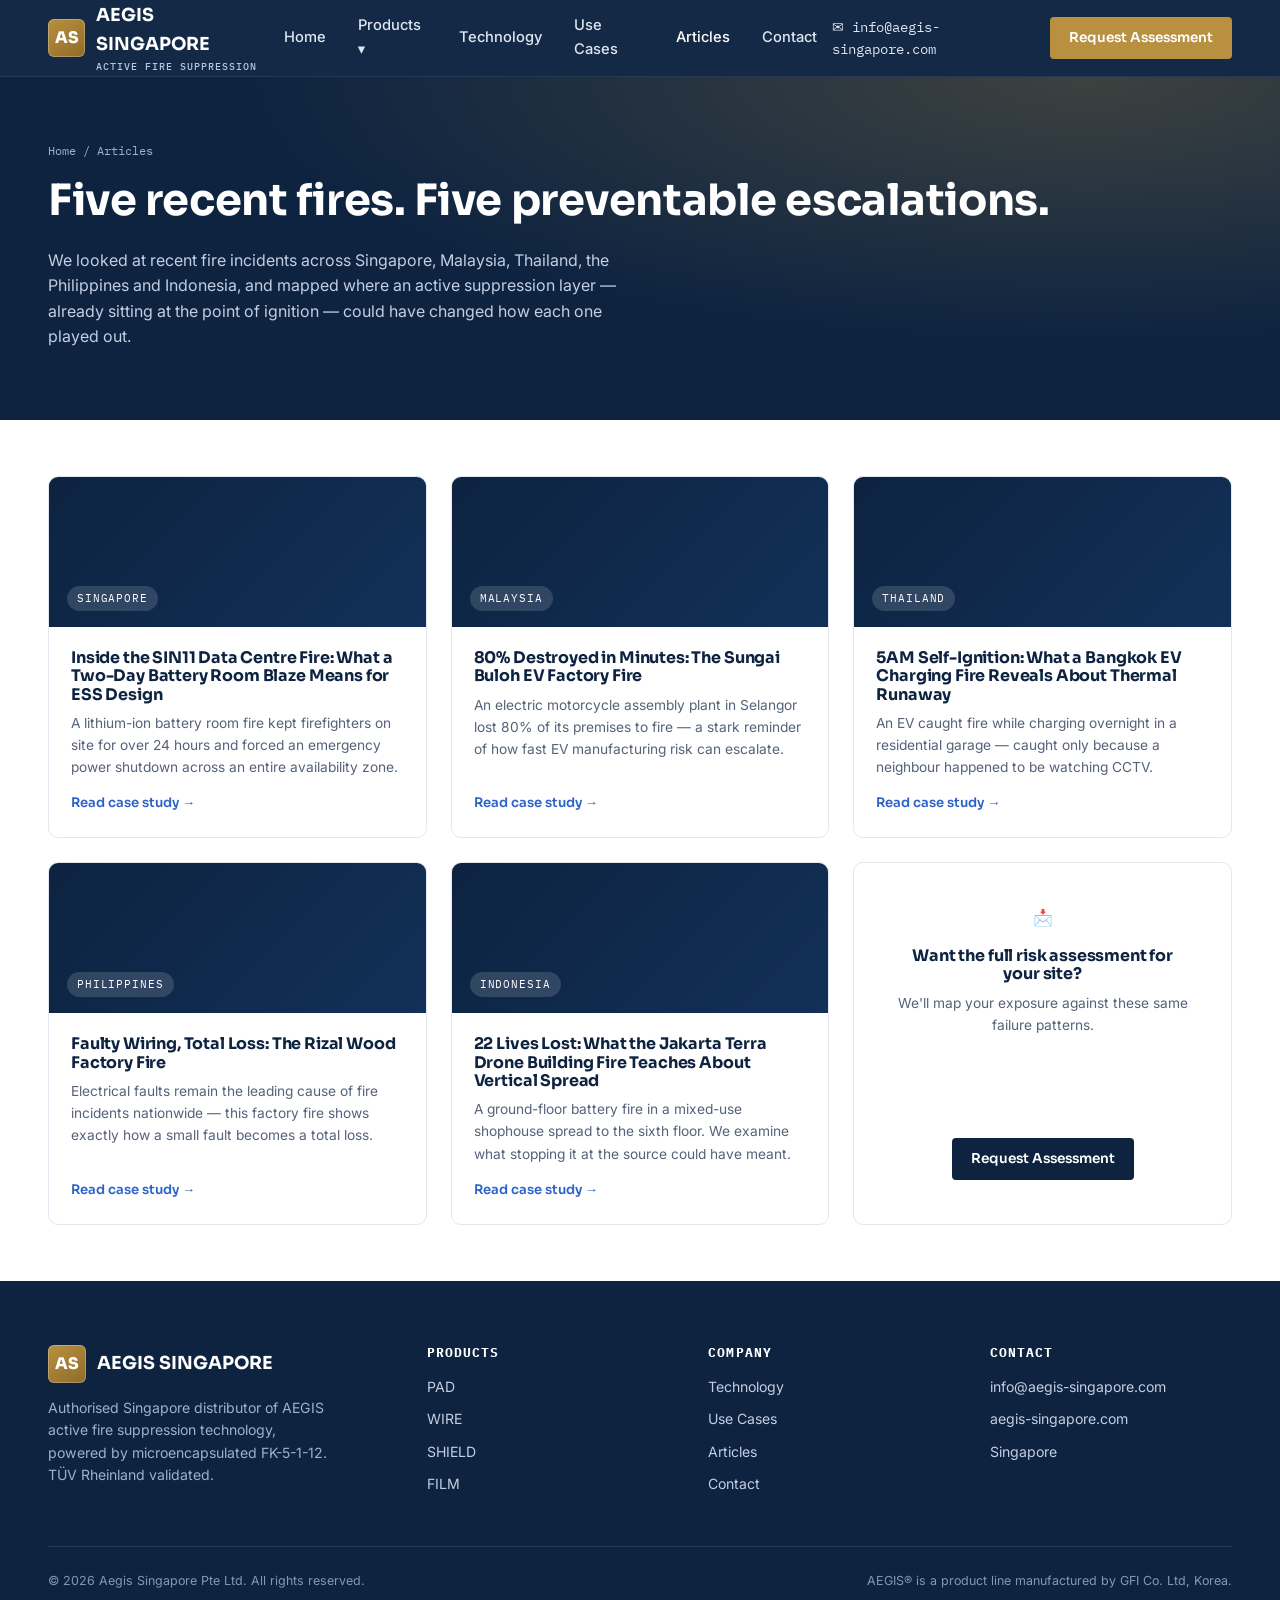
==== articles.html @ 1a99fb1b "Initial commit: Aegis Singapore website" ====
<!DOCTYPE html>
<html lang="en">
<head>
<meta charset="UTF-8">
<meta name="viewport" content="width=device-width, initial-scale=1.0">
<title>Articles | Southeast Asia Fire Case Studies — Aegis Singapore</title>
<meta name="description" content="Five recent Southeast Asian fire incidents — Singapore, Malaysia, Thailand, the Philippines and Indonesia — analysed for how active AEGIS fire suppression could have reduced escalation or casualties.">
<meta name="keywords" content="Southeast Asia fire case studies, Singapore data centre fire, Malaysia factory fire, Thailand EV fire, Philippines electrical fire, Indonesia building fire">
<link rel="canonical" href="https://aegis-singapore.com/articles.html">
<link rel="preconnect" href="https://fonts.googleapis.com">
<link href="https://fonts.googleapis.com/css2?family=Sora:wght@500;600;700;800&family=Inter:wght@400;500;600&family=IBM+Plex+Mono:wght@500;600&display=swap" rel="stylesheet">
<link rel="stylesheet" href="assets/css/style.css">
</head>
<body>

<header class="site-header">
  <div class="header-inner">
    <a href="index.html" class="brand">
      <span class="brand-mark">AS</span>
      <span>AEGIS SINGAPORE<small>Active Fire Suppression</small></span>
    </a>
    <nav class="main-nav">
      <ul>
        <li><a href="index.html" class="nav-link">Home</a></li>
        <li class="has-dropdown">
          <a href="products.html" class="nav-link">Products ▾</a>
          <div class="dropdown">
            <a href="products.html#pad"><strong>PAD</strong><span>Self-activating sheet for panels &amp; enclosures</span></a>
            <a href="products.html#wire"><strong>WIRE</strong><span>Linear protection for irregular hazards</span></a>
            <a href="products.html#shield"><strong>SHIELD</strong><span>Large-space active detection &amp; suppression</span></a>
            <a href="products.html#film"><strong>FILM</strong><span>Ultra-thin protection for tight spaces</span></a>
          </div>
        </li>
        <li><a href="technology.html" class="nav-link">Technology</a></li>
        <li><a href="use-cases.html" class="nav-link">Use Cases</a></li>
        <li><a href="articles.html" class="nav-link active">Articles</a></li>
        <li><a href="contact.html" class="nav-link">Contact</a></li>
      </ul>
    </nav>
    <div class="header-cta">
      <a class="tel-link" href="mailto:info@aegis-singapore.com">✉ info@aegis-singapore.com</a>
      <a href="contact.html" class="btn btn-gold btn-sm">Request Assessment</a>
      <button class="menu-toggle" aria-label="Toggle menu">☰</button>
    </div>
  </div>
</header>

<div class="page-banner">
  <div class="container">
    <div class="breadcrumb"><a href="index.html">Home</a> / Articles</div>
    <h1>Five recent fires. Five preventable escalations.</h1>
    <p>We looked at recent fire incidents across Singapore, Malaysia, Thailand, the Philippines and Indonesia, and mapped where an active suppression layer — already sitting at the point of ignition — could have changed how each one played out.</p>
  </div>
</div>

<section class="section-tight">
  <div class="container">
    <div class="grid grid-3">

      <a href="articles/singapore-data-center-fire.html" class="article-list-card reveal" style="color:inherit;">
        <div class="thumb"><span class="flag">Singapore</span></div>
        <div class="body">
          <h3>Inside the SIN11 Data Centre Fire: What a Two-Day Battery Room Blaze Means for ESS Design</h3>
          <p>A lithium-ion battery room fire kept firefighters on site for over 24 hours and forced an emergency power shutdown across an entire availability zone.</p>
          <span class="rm">Read case study →</span>
        </div>
      </a>

      <a href="articles/malaysia-ev-factory-fire.html" class="article-list-card reveal" style="color:inherit;">
        <div class="thumb"><span class="flag">Malaysia</span></div>
        <div class="body">
          <h3>80% Destroyed in Minutes: The Sungai Buloh EV Factory Fire</h3>
          <p>An electric motorcycle assembly plant in Selangor lost 80% of its premises to fire — a stark reminder of how fast EV manufacturing risk can escalate.</p>
          <span class="rm">Read case study →</span>
        </div>
      </a>

      <a href="articles/thailand-ev-charging-fire.html" class="article-list-card reveal" style="color:inherit;">
        <div class="thumb"><span class="flag">Thailand</span></div>
        <div class="body">
          <h3>5AM Self-Ignition: What a Bangkok EV Charging Fire Reveals About Thermal Runaway</h3>
          <p>An EV caught fire while charging overnight in a residential garage — caught only because a neighbour happened to be watching CCTV.</p>
          <span class="rm">Read case study →</span>
        </div>
      </a>

      <a href="articles/philippines-factory-electrical-fire.html" class="article-list-card reveal" style="color:inherit;">
        <div class="thumb"><span class="flag">Philippines</span></div>
        <div class="body">
          <h3>Faulty Wiring, Total Loss: The Rizal Wood Factory Fire</h3>
          <p>Electrical faults remain the leading cause of fire incidents nationwide — this factory fire shows exactly how a small fault becomes a total loss.</p>
          <span class="rm">Read case study →</span>
        </div>
      </a>

      <a href="articles/indonesia-building-fire.html" class="article-list-card reveal" style="color:inherit;">
        <div class="thumb"><span class="flag">Indonesia</span></div>
        <div class="body">
          <h3>22 Lives Lost: What the Jakarta Terra Drone Building Fire Teaches About Vertical Spread</h3>
          <p>A ground-floor battery fire in a mixed-use shophouse spread to the sixth floor. We examine what stopping it at the source could have meant.</p>
          <span class="rm">Read case study →</span>
        </div>
      </a>

      <div class="article-list-card reveal" style="justify-content:center; align-items:center; text-align:center; padding:20px;">
        <div class="body" style="align-items:center; text-align:center;">
          <div class="icn" style="margin:0 auto 16px;">📩</div>
          <h3>Want the full risk assessment for your site?</h3>
          <p>We'll map your exposure against these same failure patterns.</p>
          <a href="../contact.html" class="btn btn-primary btn-sm" style="margin-top:auto;">Request Assessment</a>
        </div>
      </div>

    </div>
  </div>
</section>

<footer class="site-footer">
  <div class="container">
    <div class="footer-grid">
      <div class="footer-brand">
        <div class="brand" style="margin-bottom:14px;">
          <span class="brand-mark">AS</span>
          <span style="color:#fff;">AEGIS SINGAPORE</span>
        </div>
        <p>Authorised Singapore distributor of AEGIS active fire suppression technology, powered by microencapsulated FK-5-1-12. TÜV Rheinland validated.</p>
      </div>
      <div>
        <h4>Products</h4>
        <ul>
          <li><a href="products.html#pad">PAD</a></li>
          <li><a href="products.html#wire">WIRE</a></li>
          <li><a href="products.html#shield">SHIELD</a></li>
          <li><a href="products.html#film">FILM</a></li>
        </ul>
      </div>
      <div>
        <h4>Company</h4>
        <ul>
          <li><a href="technology.html">Technology</a></li>
          <li><a href="use-cases.html">Use Cases</a></li>
          <li><a href="articles.html">Articles</a></li>
          <li><a href="contact.html">Contact</a></li>
        </ul>
      </div>
      <div>
        <h4>Contact</h4>
        <ul>
          <li><a href="mailto:info@aegis-singapore.com">info@aegis-singapore.com</a></li>
          <li><a href="https://aegis-singapore.com">aegis-singapore.com</a></li>
          <li>Singapore</li>
        </ul>
      </div>
    </div>
    <div class="footer-bottom">
      <span>© 2026 Aegis Singapore Pte Ltd. All rights reserved.</span>
      <span>AEGIS® is a product line manufactured by GFI Co. Ltd, Korea.</span>
    </div>
  </div>
</footer>

<script src="assets/js/main.js"></script>
</body>
</html>
---- assets/css/style.css ----
/* ============================================================
   AEGIS SINGAPORE — Design System
   Palette:  --navy (primary/deep), --blue (accent/interactive),
             --gold (signal/warning-to-safe accent), --ink (text),
             --mist (light surface), --white
   Type:     Display  — "Sora"   (headings, weight 600-700)
             Body     — "Inter"  (paragraphs, UI)
             Mono     — "IBM Plex Mono" (data, specs, stats)
   ============================================================ */

:root{
  --navy: #0d2340;
  --navy-2: #123058;
  --blue: #2b63c9;
  --blue-light: #eaf1fd;
  --gold: #b8903f;
  --gold-light: #f6ecd9;
  --ink: #1b2432;
  --ink-soft: #55627a;
  --mist: #f5f7fb;
  --line: #e2e7f0;
  --white: #ffffff;
  --danger: #b0362c;
  --safe: #1f7a52;

  --radius: 4px;
  --radius-lg: 10px;
  --shadow-sm: 0 1px 3px rgba(13,35,64,0.08);
  --shadow-md: 0 8px 24px rgba(13,35,64,0.10);
  --shadow-lg: 0 20px 50px rgba(13,35,64,0.16);

  --maxw: 1240px;
}

*,*::before,*::after{ box-sizing: border-box; }
html{ scroll-behavior: smooth; }
body{
  margin:0;
  font-family:'Inter',system-ui,-apple-system,Segoe UI,Roboto,sans-serif;
  color: var(--ink);
  background: var(--white);
  line-height: 1.6;
  -webkit-font-smoothing: antialiased;
}
h1,h2,h3,h4{
  font-family:'Sora',system-ui,sans-serif;
  color: var(--navy);
  line-height: 1.15;
  margin: 0 0 .5em;
  font-weight: 700;
  letter-spacing: -0.01em;
}
p{ margin: 0 0 1em; color: var(--ink-soft); }
a{ color: var(--blue); text-decoration:none; }
img{ max-width:100%; display:block; }
ul{ margin:0; padding:0; list-style:none; }
.mono{ font-family:'IBM Plex Mono', ui-monospace, monospace; }

.container{ max-width: var(--maxw); margin: 0 auto; padding: 0 28px; }
section{ padding: 88px 0; }
.section-tight{ padding: 56px 0; }
@media (max-width: 780px){
  section{ padding: 56px 0; }
  .container{ padding: 0 20px; }
}

.eyebrow{
  font-family:'IBM Plex Mono', monospace;
  text-transform: uppercase;
  letter-spacing: .14em;
  font-size: .72rem;
  color: var(--gold);
  font-weight: 600;
  display:flex; align-items:center; gap:10px;
  margin-bottom: 14px;
}
.eyebrow::before{
  content:''; width:26px; height:1px; background: var(--gold);
}

.lede{ font-size: 1.15rem; color: var(--ink-soft); max-width: 640px; }

/* Buttons */
.btn{
  display:inline-flex; align-items:center; gap:8px;
  font-family:'Sora',sans-serif; font-weight:600; font-size:.94rem;
  padding: 13px 26px; border-radius: var(--radius);
  border: 1px solid transparent; cursor:pointer;
  transition: all .18s ease;
  white-space: nowrap;
}
.btn-primary{ background: var(--navy); color:#fff; }
.btn-primary:hover{ background: var(--blue); transform: translateY(-1px); box-shadow: var(--shadow-md); }
.btn-gold{ background: var(--gold); color:#fff; }
.btn-gold:hover{ background:#a37f37; transform: translateY(-1px); box-shadow: var(--shadow-md);}
.btn-ghost{ background: transparent; color: var(--navy); border-color: var(--line); }
.btn-ghost:hover{ border-color: var(--navy); }
.btn-ghost-light{ background: transparent; color:#fff; border-color: rgba(255,255,255,.4); }
.btn-ghost-light:hover{ border-color: #fff; background: rgba(255,255,255,.08); }
.btn-sm{ padding: 9px 18px; font-size:.85rem; }

/* ============ HEADER ============ */
.site-header{
  position: sticky; top:0; z-index: 200;
  background: rgba(13,35,64,0.97);
  backdrop-filter: blur(6px);
  border-bottom: 1px solid rgba(255,255,255,.08);
}
.header-inner{
  max-width: var(--maxw); margin:0 auto; padding: 0 28px;
  display:flex; align-items:center; justify-content:space-between;
  height: 76px;
}
.brand{ display:flex; align-items:center; gap:11px; color:#fff; font-family:'Sora'; font-weight:700; font-size:1.12rem; }
.brand-mark{
  width:38px; height:38px; border-radius: 6px;
  background: linear-gradient(145deg,var(--gold),#8f6c28);
  display:flex; align-items:center; justify-content:center;
  color:#fff; font-family:'Sora'; font-weight:800; font-size:1rem;
  box-shadow: inset 0 0 0 1px rgba(255,255,255,.25);
}
.brand small{ display:block; font-family:'IBM Plex Mono'; font-weight:500; font-size:.62rem; letter-spacing:.1em; color:#b9c6de; text-transform:uppercase; }

nav.main-nav{ display:flex; align-items:center; gap: 6px; }
nav.main-nav > ul{ display:flex; align-items:center; gap: 2px; }
nav.main-nav a.nav-link{
  color:#dfe6f2; font-size:.92rem; font-weight:500; padding: 10px 15px;
  border-radius: var(--radius); display:flex; align-items:center; gap:6px;
}
nav.main-nav a.nav-link:hover, nav.main-nav .has-dropdown:hover > a.nav-link{ color:#fff; background: rgba(255,255,255,.08); }
nav.main-nav a.nav-link.active{ color:#fff; }
.has-dropdown{ position:relative; }
.dropdown{
  position:absolute; top: 100%; left:0; min-width: 250px;
  background:#fff; border-radius: var(--radius-lg); box-shadow: var(--shadow-lg);
  padding: 10px; opacity:0; visibility:hidden; transform: translateY(8px);
  transition: all .18s ease; border:1px solid var(--line);
}
.has-dropdown:hover .dropdown{ opacity:1; visibility:visible; transform:translateY(0); }
.dropdown a{
  display:flex; flex-direction:column; padding: 10px 14px; border-radius:6px; color: var(--ink);
}
.dropdown a:hover{ background: var(--blue-light); }
.dropdown a strong{ font-family:'Sora'; font-size:.9rem; color:var(--navy); }
.dropdown a span{ font-size:.78rem; color:var(--ink-soft); margin-top:2px; }
.header-cta{ display:flex; align-items:center; gap:14px; }
.tel-link{ color:#dfe6f2; font-size:.86rem; font-family:'IBM Plex Mono'; display:flex; align-items:center; gap:6px;}
.menu-toggle{ display:none; background:none; border:none; color:#fff; font-size:1.6rem; cursor:pointer; }

@media (max-width: 980px){
  nav.main-nav{ position:fixed; inset:76px 0 0 0; background: var(--navy); flex-direction:column; align-items:stretch; padding:20px; transform: translateX(100%); transition: transform .25s ease; overflow-y:auto;}
  nav.main-nav.open{ transform: translateX(0); }
  nav.main-nav > ul{ flex-direction:column; align-items:stretch; gap:2px; width:100%; }
  .dropdown{ position:static; opacity:1; visibility:visible; transform:none; box-shadow:none; background:rgba(255,255,255,.04); display:none; border:none; }
  .has-dropdown.open .dropdown{ display:flex; flex-direction:column;}
  .dropdown a strong{ color:#fff; }
  .menu-toggle{ display:block; }
  .tel-link{ display:none; }
}

/* ============ HERO ============ */
.hero{
  position:relative; background: var(--navy); color:#fff; overflow:hidden;
  padding: 92px 0 100px;
}
.hero::before{
  content:''; position:absolute; inset:0;
  background:
    radial-gradient(ellipse at 82% 18%, rgba(184,144,63,0.28), transparent 46%),
    radial-gradient(ellipse at 10% 90%, rgba(43,99,201,0.35), transparent 50%);
  pointer-events:none;
}
.hero-grid{ position:relative; display:grid; grid-template-columns: 1.1fr .9fr; gap:60px; align-items:center; }
.hero h1{ color:#fff; font-size: clamp(2.1rem, 4vw, 3.1rem); margin-bottom:.45em; }
.hero h1 em{ font-style:normal; color: var(--gold); }
.hero .lede{ color:#c3cee2; max-width:560px; font-size:1.08rem; }
.hero-actions{ display:flex; gap:14px; margin-top:34px; flex-wrap:wrap; }
.hero-stats{ display:flex; gap:34px; margin-top: 46px; flex-wrap:wrap; }
.hero-stats .stat b{ display:block; font-family:'Sora'; font-size:1.9rem; color:#fff; }
.hero-stats .stat span{ font-size:.78rem; color:#9fb0c9; text-transform:uppercase; letter-spacing:.06em; }
.hero-visual{ position:relative; }
.tri-panel{
  position:relative; border-radius: var(--radius-lg); overflow:hidden;
  border: 1px solid rgba(255,255,255,.14);
  box-shadow: var(--shadow-lg);
}
.tri-panel img{ width:100%; height:420px; object-fit:cover; }
.tri-caption{
  position:absolute; left:0; right:0; bottom:0; padding: 20px 22px;
  background: linear-gradient(0deg, rgba(13,35,64,.92), transparent);
  font-family:'IBM Plex Mono'; font-size:.78rem; color:#dfe6f2; letter-spacing:.03em;
}
@media (max-width: 900px){ .hero-grid{ grid-template-columns: 1fr; } .tri-panel img{ height:300px; } }

/* ============ TRUST BAR ============ */
.trust-bar{ background: var(--mist); border-bottom:1px solid var(--line); padding: 26px 0; }
.trust-bar .container{ display:flex; align-items:center; justify-content:space-between; gap:24px; flex-wrap:wrap; }
.trust-label{ font-family:'IBM Plex Mono'; font-size:.72rem; text-transform:uppercase; letter-spacing:.1em; color:var(--ink-soft); white-space:nowrap;}
.trust-marks{ display:flex; gap:34px; align-items:center; flex-wrap:wrap; }
.trust-marks span{ font-family:'Sora'; font-weight:700; color: var(--navy); font-size:1rem; letter-spacing:.02em; opacity:.75; }

/* ============ SECTION HEADS ============ */
.section-head{ max-width: 680px; margin-bottom: 48px; }
.section-head.center{ margin-left:auto; margin-right:auto; text-align:center; }
.section-head h2{ font-size: clamp(1.6rem, 2.6vw, 2.3rem); }

/* ============ ICON GRID ============ */
.grid{ display:grid; gap: 24px; }
.grid-3{ grid-template-columns: repeat(3,1fr); }
.grid-4{ grid-template-columns: repeat(4,1fr); }
.grid-2{ grid-template-columns: repeat(2,1fr); }
@media (max-width: 900px){ .grid-3,.grid-4{ grid-template-columns: repeat(2,1fr);} }
@media (max-width: 620px){ .grid-3,.grid-4,.grid-2{ grid-template-columns: 1fr;} }

.card{
  background:#fff; border:1px solid var(--line); border-radius: var(--radius-lg);
  padding: 30px 26px; transition: all .2s ease;
}
.card:hover{ box-shadow: var(--shadow-md); transform: translateY(-3px); border-color:transparent; }
.card .icn{
  width:46px; height:46px; border-radius:9px; background: var(--blue-light); color: var(--blue);
  display:flex; align-items:center; justify-content:center; margin-bottom:18px;
}
.card h3{ font-size:1.06rem; margin-bottom:.4em; }
.card p{ font-size:.92rem; margin-bottom:0; }

/* ============ WHY / SPLIT SECTIONS ============ */
.split{ display:grid; grid-template-columns: 1fr 1fr; gap: 64px; align-items:center; }
@media (max-width: 900px){ .split{ grid-template-columns:1fr; gap:36px; } }
.split img,.split .imgwrap{ border-radius: var(--radius-lg); overflow:hidden; box-shadow: var(--shadow-md); border: 1px solid var(--line); }
.split.reverse{ direction: rtl; } .split.reverse > *{ direction: ltr; }

.check-list li{ display:flex; gap:12px; padding: 10px 0; border-bottom:1px solid var(--line); font-size:.96rem; color: var(--ink); }
.check-list li:last-child{ border-bottom:none; }
.check-list li .tick{ flex:none; width:20px; height:20px; border-radius:50%; background: var(--safe); color:#fff; display:flex; align-items:center; justify-content:center; font-size:.7rem; margin-top:2px; }

/* ============ STATS BAND ============ */
.stats-band{ background: var(--navy); color:#fff; }
.stats-band .grid-4{ text-align:center; }
.stats-band b{ display:block; font-family:'Sora'; font-size: 2.4rem; color: var(--gold); }
.stats-band span{ font-size:.82rem; color:#aebbd2; text-transform:uppercase; letter-spacing:.05em; }

/* ============ PRODUCT TABS (signature element) ============ */
.product-shelf{ display:grid; grid-template-columns: 210px 1fr; gap:0; border:1px solid var(--line); border-radius: var(--radius-lg); overflow:hidden; box-shadow: var(--shadow-md); }
.shelf-nav{ background: var(--mist); border-right:1px solid var(--line); }
.shelf-nav button{
  width:100%; text-align:left; padding: 20px 22px; background:none; border:none; cursor:pointer;
  font-family:'Sora'; font-weight:700; font-size:.98rem; color: var(--ink-soft);
  border-left: 3px solid transparent; border-bottom:1px solid var(--line);
  display:flex; flex-direction:column; gap:2px;
}
.shelf-nav button span{ font-family:'Inter'; font-weight:400; font-size:.74rem; color:#8b96ac; }
.shelf-nav button.active{ color: var(--navy); background:#fff; border-left-color: var(--gold); }
.shelf-panels{ position:relative; min-height: 480px; }
.shelf-panel{ display:none; grid-template-columns: 1fr 340px; gap:0; }
.shelf-panel.active{ display:grid; }
.shelf-copy{ padding: 40px 44px; }
.shelf-copy h3{ font-size:1.5rem; }
.shelf-img{ background: var(--navy); }
.shelf-img img{ width:100%; height:100%; object-fit:cover; min-height:400px; }
@media (max-width: 900px){
  .product-shelf{ grid-template-columns:1fr; }
  .shelf-nav{ display:flex; overflow-x:auto; border-right:none; border-bottom:1px solid var(--line); }
  .shelf-nav button{ border-left:none; border-bottom:3px solid transparent; white-space:nowrap; }
  .shelf-nav button.active{ border-bottom-color: var(--gold); border-left:none; }
  .shelf-panel{ grid-template-columns:1fr; }
  .shelf-img img{ min-height:220px; }
}

/* ============ TIMELINE / STEPS ============ */
.steps{ counter-reset: step; }
.step{ display:grid; grid-template-columns: 60px 1fr; gap:22px; padding: 26px 0; border-bottom:1px solid var(--line); }
.step:last-child{ border-bottom:none; }
.step-num{ font-family:'Sora'; font-weight:700; font-size:1.3rem; color: var(--gold); }
.step h4{ margin-bottom:.3em; font-size:1.08rem; }
.step p{ margin:0; font-size:.94rem; }

/* ============ USE CASE / CASE STUDY CARDS ============ */
.case-card{ border:1px solid var(--line); border-radius: var(--radius-lg); overflow:hidden; background:#fff; display:flex; flex-direction:column; }
.case-card .tag{ display:inline-block; font-family:'IBM Plex Mono'; font-size:.68rem; text-transform:uppercase; letter-spacing:.08em; padding:4px 10px; border-radius:20px; margin-bottom:14px; }
.tag-danger{ background:#fbe9e7; color: var(--danger); }
.tag-safe{ background:#e5f3ec; color: var(--safe); }
.tag-info{ background: var(--blue-light); color: var(--blue); }
.case-body{ padding: 28px 26px; flex:1; display:flex; flex-direction:column; }
.case-body h3{ font-size:1.12rem; }
.case-meta{ font-family:'IBM Plex Mono'; font-size:.72rem; color:var(--ink-soft); margin-bottom:14px; display:flex; gap:14px; flex-wrap:wrap;}
.case-solution{ margin-top:auto; padding-top:18px; border-top:1px dashed var(--line); font-size:.88rem; }
.case-solution strong{ color:var(--navy); display:block; margin-bottom:4px; font-family:'Sora'; font-size:.82rem; text-transform:uppercase; letter-spacing:.04em;}

/* ============ ARTICLE / BLOG ============ */
.article-hero{ background: var(--navy); color:#fff; padding: 70px 0 60px; }
.article-hero .meta{ font-family:'IBM Plex Mono'; font-size:.78rem; color:#aebbd2; display:flex; gap:18px; flex-wrap:wrap; margin-bottom:18px;}
.article-hero h1{ color:#fff; font-size: clamp(1.7rem,3.4vw,2.5rem); max-width:850px; }
.article-body{ max-width: 760px; margin: 0 auto; padding: 56px 28px; }
.article-body h2{ font-size:1.4rem; margin-top:2em; }
.article-body h3{ font-size:1.12rem; margin-top:1.6em; }
.article-body p{ font-size:1.02rem; color: var(--ink); }
.article-body ul{ list-style:disc; padding-left: 22px; margin-bottom:1.2em; }
.article-body li{ margin-bottom:.5em; color:var(--ink); }
.callout{
  background: var(--gold-light); border-left:4px solid var(--gold); border-radius: 0 8px 8px 0;
  padding: 22px 24px; margin: 28px 0; font-size:.96rem;
}
.callout strong{ color: var(--navy); font-family:'Sora'; display:block; margin-bottom:6px; }
.pull-stats{ display:flex; gap:0; border:1px solid var(--line); border-radius: var(--radius-lg); overflow:hidden; margin: 30px 0; }
.pull-stats div{ flex:1; padding: 20px; text-align:center; border-right:1px solid var(--line); }
.pull-stats div:last-child{ border-right:none; }
.pull-stats b{ display:block; font-family:'Sora'; font-size:1.5rem; color:var(--navy); }
.pull-stats span{ font-size:.72rem; color:var(--ink-soft); text-transform:uppercase; letter-spacing:.04em;}
.source-note{ font-size:.8rem; color:var(--ink-soft); border-top:1px solid var(--line); padding-top:16px; margin-top:40px; }

.article-list-card{ border:1px solid var(--line); border-radius: var(--radius-lg); background:#fff; overflow:hidden; display:flex; flex-direction:column; transition:.2s; }
.article-list-card:hover{ box-shadow: var(--shadow-md); transform:translateY(-3px); }
.article-list-card .thumb{ height:150px; background: linear-gradient(135deg, var(--navy), var(--navy-2)); position:relative; display:flex; align-items:flex-end; padding:16px 18px; }
.article-list-card .thumb .flag{ font-family:'IBM Plex Mono'; font-size:.68rem; letter-spacing:.08em; text-transform:uppercase; color:#fff; background:rgba(255,255,255,.14); padding:4px 10px; border-radius:20px; }
.article-list-card .body{ padding:22px 22px 24px; flex:1; display:flex; flex-direction:column; }
.article-list-card h3{ font-size:1rem; margin-bottom:8px; }
.article-list-card p{ font-size:.86rem; margin-bottom:14px; }
.article-list-card .rm{ margin-top:auto; font-size:.82rem; font-weight:600; color:var(--blue); font-family:'Sora'; }

/* ============ CONTACT ============ */
.contact-grid{ display:grid; grid-template-columns: 1fr 1fr; gap:56px; }
@media (max-width:900px){ .contact-grid{ grid-template-columns:1fr; } }
.form-field{ margin-bottom:18px; }
.form-field label{ display:block; font-size:.82rem; font-weight:600; color:var(--navy); margin-bottom:6px; font-family:'Sora'; }
.form-field input, .form-field select, .form-field textarea{
  width:100%; padding: 12px 14px; border:1px solid var(--line); border-radius: var(--radius);
  font-family:'Inter'; font-size:.94rem; color: var(--ink); background:#fbfcfe;
}
.form-field textarea{ min-height:120px; resize:vertical; }
.form-field input:focus, .form-field select:focus, .form-field textarea:focus{ outline:2px solid var(--blue); outline-offset:1px; }
.contact-info-card{ background: var(--navy); color:#fff; border-radius: var(--radius-lg); padding:38px 34px; }
.contact-info-card h3{ color:#fff; }
.contact-info-card .row{ display:flex; gap:14px; padding:16px 0; border-bottom:1px solid rgba(255,255,255,.12); }
.contact-info-card .row:last-child{ border-bottom:none; }
.contact-info-card .row b{ display:block; font-family:'Sora'; font-size:.86rem; }
.contact-info-card .row span{ font-size:.86rem; color:#c3cee2; }

/* ============ FOOTER ============ */
footer.site-footer{ background: var(--navy); color:#c3cee2; padding: 64px 0 28px; }
.footer-grid{ display:grid; grid-template-columns: 1.4fr 1fr 1fr 1fr; gap: 40px; padding-bottom: 40px; border-bottom:1px solid rgba(255,255,255,.1); }
@media (max-width: 780px){ .footer-grid{ grid-template-columns: 1fr 1fr; } }
.footer-grid h4{ color:#fff; font-size:.82rem; text-transform:uppercase; letter-spacing:.08em; margin-bottom:16px; font-family:'IBM Plex Mono'; }
.footer-grid li{ margin-bottom:10px; font-size:.88rem; }
.footer-grid a{ color:#c3cee2; }
.footer-grid a:hover{ color:#fff; }
.footer-brand p{ color:#9fb0c9; font-size:.88rem; max-width:280px; }
.footer-bottom{ display:flex; justify-content:space-between; align-items:center; padding-top:24px; font-size:.78rem; color:#8697b3; flex-wrap:wrap; gap:10px;}

/* ============ MISC ============ */
.badge-row{ display:flex; gap:10px; flex-wrap:wrap; margin-top:18px; }
.badge{ font-family:'IBM Plex Mono'; font-size:.7rem; letter-spacing:.05em; text-transform:uppercase; color: var(--navy); background: var(--mist); border:1px solid var(--line); padding:6px 12px; border-radius:20px;}
.page-banner{ background: var(--navy); color:#fff; padding: 64px 0 54px; position:relative; overflow:hidden; }
.page-banner::before{ content:''; position:absolute; inset:0; background: radial-gradient(ellipse at 85% 0%, rgba(184,144,63,0.28), transparent 55%); }
.page-banner h1{ color:#fff; position:relative; font-size: clamp(1.9rem,3.6vw,2.7rem); }
.page-banner p{ color:#c3cee2; max-width:600px; position:relative; }
.breadcrumb{ font-family:'IBM Plex Mono'; font-size:.76rem; color:#9fb0c9; margin-bottom:16px; position:relative;}
.breadcrumb a{ color:#9fb0c9; } .breadcrumb a:hover{ color:#fff; }

.cta-band{ background: linear-gradient(120deg, var(--navy), var(--navy-2)); color:#fff; border-radius: var(--radius-lg); padding: 56px; display:flex; align-items:center; justify-content:space-between; gap:30px; flex-wrap:wrap; }
.cta-band h2{ color:#fff; margin-bottom:.2em; font-size:1.6rem; }
.cta-band p{ color:#c3cee2; margin:0; }

.reveal{ opacity:0; transform: translateY(18px); transition: opacity .6s ease, transform .6s ease; }
.reveal.in{ opacity:1; transform:none; }

/* Table (spec) */
.spec-table{ width:100%; border-collapse: collapse; font-size:.9rem; }
.spec-table th, .spec-table td{ text-align:left; padding: 12px 14px; border-bottom:1px solid var(--line); }
.spec-table th{ font-family:'Sora'; color:var(--navy); background:var(--mist); font-size:.8rem; text-transform:uppercase; letter-spacing:.03em; }
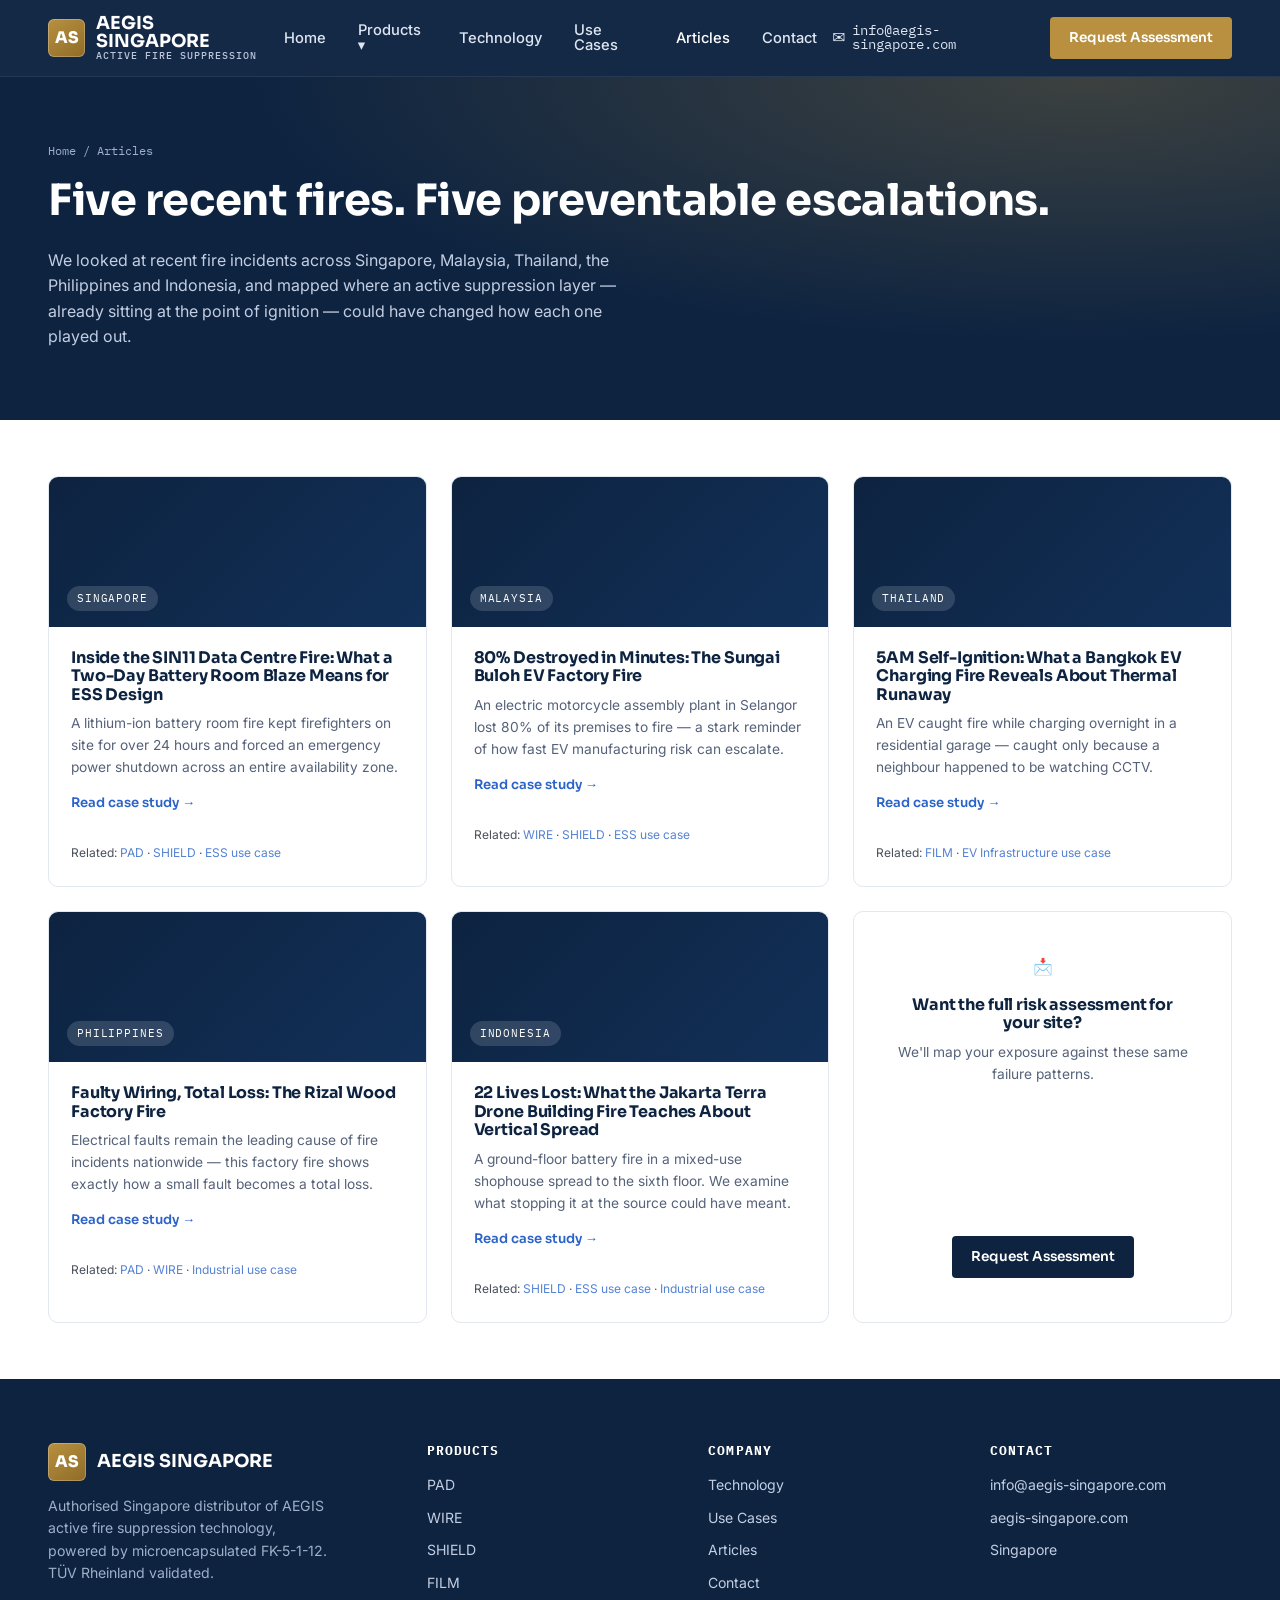
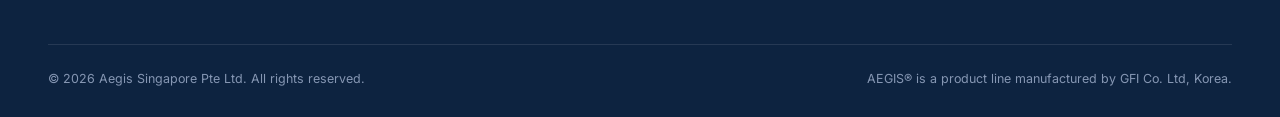
==== commit 025de060: "Fix header alignment, badge spacing; add product videos and SEO interlinking" ====
--- a/articles.html
+++ b/articles.html
@@ -38,7 +38,7 @@
       </ul>
     </nav>
     <div class="header-cta">
-      <a class="tel-link" href="mailto:info@aegis-singapore.com">✉ info@aegis-singapore.com</a>
+      <a class="tel-link" href="mailto:info@aegis-singapore.com">info@aegis-singapore.com</a>
       <a href="contact.html" class="btn btn-gold btn-sm">Request Assessment</a>
       <button class="menu-toggle" aria-label="Toggle menu">☰</button>
     </div>
@@ -57,50 +57,75 @@
   <div class="container">
     <div class="grid grid-3">
 
-      <a href="articles/singapore-data-center-fire.html" class="article-list-card reveal" style="color:inherit;">
-        <div class="thumb"><span class="flag">Singapore</span></div>
-        <div class="body">
-          <h3>Inside the SIN11 Data Centre Fire: What a Two-Day Battery Room Blaze Means for ESS Design</h3>
-          <p>A lithium-ion battery room fire kept firefighters on site for over 24 hours and forced an emergency power shutdown across an entire availability zone.</p>
-          <span class="rm">Read case study →</span>
+      <div class="article-list-card reveal">
+        <a href="articles/singapore-data-center-fire.html" style="color:inherit; text-decoration:none; display:block;">
+          <div class="thumb"><span class="flag">Singapore</span></div>
+          <div class="body">
+            <h3>Inside the SIN11 Data Centre Fire: What a Two-Day Battery Room Blaze Means for ESS Design</h3>
+            <p>A lithium-ion battery room fire kept firefighters on site for over 24 hours and forced an emergency power shutdown across an entire availability zone.</p>
+            <span class="rm">Read case study →</span>
+          </div>
+        </a>
+        <div class="body" style="padding-top:0;">
+          <div style="margin-top:6px; font-size:12px; opacity:.8;">Related: <a href="products.html#pad">PAD</a> · <a href="products.html#shield">SHIELD</a> · <a href="use-cases.html#ess">ESS use case</a></div>
         </div>
-      </a>
+      </div>
 
-      <a href="articles/malaysia-ev-factory-fire.html" class="article-list-card reveal" style="color:inherit;">
-        <div class="thumb"><span class="flag">Malaysia</span></div>
-        <div class="body">
-          <h3>80% Destroyed in Minutes: The Sungai Buloh EV Factory Fire</h3>
-          <p>An electric motorcycle assembly plant in Selangor lost 80% of its premises to fire — a stark reminder of how fast EV manufacturing risk can escalate.</p>
-          <span class="rm">Read case study →</span>
+      <div class="article-list-card reveal">
+        <a href="articles/malaysia-ev-factory-fire.html" style="color:inherit; text-decoration:none; display:block;">
+          <div class="thumb"><span class="flag">Malaysia</span></div>
+          <div class="body">
+            <h3>80% Destroyed in Minutes: The Sungai Buloh EV Factory Fire</h3>
+            <p>An electric motorcycle assembly plant in Selangor lost 80% of its premises to fire — a stark reminder of how fast EV manufacturing risk can escalate.</p>
+            <span class="rm">Read case study →</span>
+          </div>
+        </a>
+        <div class="body" style="padding-top:0;">
+          <div style="margin-top:6px; font-size:12px; opacity:.8;">Related: <a href="products.html#wire">WIRE</a> · <a href="products.html#shield">SHIELD</a> · <a href="use-cases.html#ess">ESS use case</a></div>
         </div>
-      </a>
+      </div>
 
-      <a href="articles/thailand-ev-charging-fire.html" class="article-list-card reveal" style="color:inherit;">
-        <div class="thumb"><span class="flag">Thailand</span></div>
-        <div class="body">
-          <h3>5AM Self-Ignition: What a Bangkok EV Charging Fire Reveals About Thermal Runaway</h3>
-          <p>An EV caught fire while charging overnight in a residential garage — caught only because a neighbour happened to be watching CCTV.</p>
-          <span class="rm">Read case study →</span>
+      <div class="article-list-card reveal">
+        <a href="articles/thailand-ev-charging-fire.html" style="color:inherit; text-decoration:none; display:block;">
+          <div class="thumb"><span class="flag">Thailand</span></div>
+          <div class="body">
+            <h3>5AM Self-Ignition: What a Bangkok EV Charging Fire Reveals About Thermal Runaway</h3>
+            <p>An EV caught fire while charging overnight in a residential garage — caught only because a neighbour happened to be watching CCTV.</p>
+            <span class="rm">Read case study →</span>
+          </div>
+        </a>
+        <div class="body" style="padding-top:0;">
+          <div style="margin-top:6px; font-size:12px; opacity:.8;">Related: <a href="products.html#film">FILM</a> · <a href="use-cases.html#ev-infrastructure">EV Infrastructure use case</a></div>
         </div>
-      </a>
+      </div>
 
-      <a href="articles/philippines-factory-electrical-fire.html" class="article-list-card reveal" style="color:inherit;">
-        <div class="thumb"><span class="flag">Philippines</span></div>
-        <div class="body">
-          <h3>Faulty Wiring, Total Loss: The Rizal Wood Factory Fire</h3>
-          <p>Electrical faults remain the leading cause of fire incidents nationwide — this factory fire shows exactly how a small fault becomes a total loss.</p>
-          <span class="rm">Read case study →</span>
+      <div class="article-list-card reveal">
+        <a href="articles/philippines-factory-electrical-fire.html" style="color:inherit; text-decoration:none; display:block;">
+          <div class="thumb"><span class="flag">Philippines</span></div>
+          <div class="body">
+            <h3>Faulty Wiring, Total Loss: The Rizal Wood Factory Fire</h3>
+            <p>Electrical faults remain the leading cause of fire incidents nationwide — this factory fire shows exactly how a small fault becomes a total loss.</p>
+            <span class="rm">Read case study →</span>
+          </div>
+        </a>
+        <div class="body" style="padding-top:0;">
+          <div style="margin-top:6px; font-size:12px; opacity:.8;">Related: <a href="products.html#pad">PAD</a> · <a href="products.html#wire">WIRE</a> · <a href="use-cases.html#industrial">Industrial use case</a></div>
         </div>
-      </a>
+      </div>
 
-      <a href="articles/indonesia-building-fire.html" class="article-list-card reveal" style="color:inherit;">
-        <div class="thumb"><span class="flag">Indonesia</span></div>
-        <div class="body">
-          <h3>22 Lives Lost: What the Jakarta Terra Drone Building Fire Teaches About Vertical Spread</h3>
-          <p>A ground-floor battery fire in a mixed-use shophouse spread to the sixth floor. We examine what stopping it at the source could have meant.</p>
-          <span class="rm">Read case study →</span>
+      <div class="article-list-card reveal">
+        <a href="articles/indonesia-building-fire.html" style="color:inherit; text-decoration:none; display:block;">
+          <div class="thumb"><span class="flag">Indonesia</span></div>
+          <div class="body">
+            <h3>22 Lives Lost: What the Jakarta Terra Drone Building Fire Teaches About Vertical Spread</h3>
+            <p>A ground-floor battery fire in a mixed-use shophouse spread to the sixth floor. We examine what stopping it at the source could have meant.</p>
+            <span class="rm">Read case study →</span>
+          </div>
+        </a>
+        <div class="body" style="padding-top:0;">
+          <div style="margin-top:6px; font-size:12px; opacity:.8;">Related: <a href="products.html#shield">SHIELD</a> · <a href="use-cases.html#ess">ESS use case</a> · <a href="use-cases.html#industrial">Industrial use case</a></div>
         </div>
-      </a>
+      </div>
 
       <div class="article-list-card reveal" style="justify-content:center; align-items:center; text-align:center; padding:20px;">
         <div class="body" style="align-items:center; text-align:center;">
--- a/assets/css/style.css
+++ b/assets/css/style.css
@@ -111,7 +111,7 @@
   display:flex; align-items:center; justify-content:space-between;
   height: 76px;
 }
-.brand{ display:flex; align-items:center; gap:11px; color:#fff; font-family:'Sora'; font-weight:700; font-size:1.12rem; }
+.brand{ display:flex; align-items:center; gap:11px; color:#fff; font-family:'Sora',sans-serif; font-weight:700; font-size:1.12rem; line-height:1; }
 .brand-mark{
   width:38px; height:38px; border-radius: 6px;
   background: linear-gradient(145deg,var(--gold),#8f6c28);
@@ -126,6 +126,7 @@
 nav.main-nav a.nav-link{
   color:#dfe6f2; font-size:.92rem; font-weight:500; padding: 10px 15px;
   border-radius: var(--radius); display:flex; align-items:center; gap:6px;
+  line-height:1;
 }
 nav.main-nav a.nav-link:hover, nav.main-nav .has-dropdown:hover > a.nav-link{ color:#fff; background: rgba(255,255,255,.08); }
 nav.main-nav a.nav-link.active{ color:#fff; }
@@ -144,7 +145,8 @@
 .dropdown a strong{ font-family:'Sora'; font-size:.9rem; color:var(--navy); }
 .dropdown a span{ font-size:.78rem; color:var(--ink-soft); margin-top:2px; }
 .header-cta{ display:flex; align-items:center; gap:14px; }
-.tel-link{ color:#dfe6f2; font-size:.86rem; font-family:'IBM Plex Mono'; display:flex; align-items:center; gap:6px;}
+.tel-link{ color:#dfe6f2; font-size:.86rem; font-family:'IBM Plex Mono', 'Courier New', monospace; display:flex; align-items:center; gap:6px; line-height:1; }
+.tel-link::before{ content:"✉"; font-family: system-ui, sans-serif; font-size:1rem; line-height:1; }
 .menu-toggle{ display:none; background:none; border:none; color:#fff; font-size:1.6rem; cursor:pointer; }
 
 @media (max-width: 980px){
@@ -256,6 +258,7 @@
 .shelf-panel.active{ display:grid; }
 .shelf-copy{ padding: 40px 44px; }
 .shelf-copy h3{ font-size:1.5rem; }
+.btn-row{ display:flex; gap:10px; flex-wrap:wrap; margin-top:14px; }
 .shelf-img{ background: var(--navy); }
 .shelf-img img{ width:100%; height:100%; object-fit:cover; min-height:400px; }
 @media (max-width: 900px){
@@ -349,7 +352,7 @@
 
 /* ============ MISC ============ */
 .badge-row{ display:flex; gap:10px; flex-wrap:wrap; margin-top:18px; }
-.badge{ font-family:'IBM Plex Mono'; font-size:.7rem; letter-spacing:.05em; text-transform:uppercase; color: var(--navy); background: var(--mist); border:1px solid var(--line); padding:6px 12px; border-radius:20px;}
+.badge{ font-family:'IBM Plex Mono'; font-size:.7rem; letter-spacing:.01em; text-transform:uppercase; color: var(--navy); background: var(--mist); border:1px solid var(--line); padding:6px 12px; border-radius:20px;}
 .page-banner{ background: var(--navy); color:#fff; padding: 64px 0 54px; position:relative; overflow:hidden; }
 .page-banner::before{ content:''; position:absolute; inset:0; background: radial-gradient(ellipse at 85% 0%, rgba(184,144,63,0.28), transparent 55%); }
 .page-banner h1{ color:#fff; position:relative; font-size: clamp(1.9rem,3.6vw,2.7rem); }
